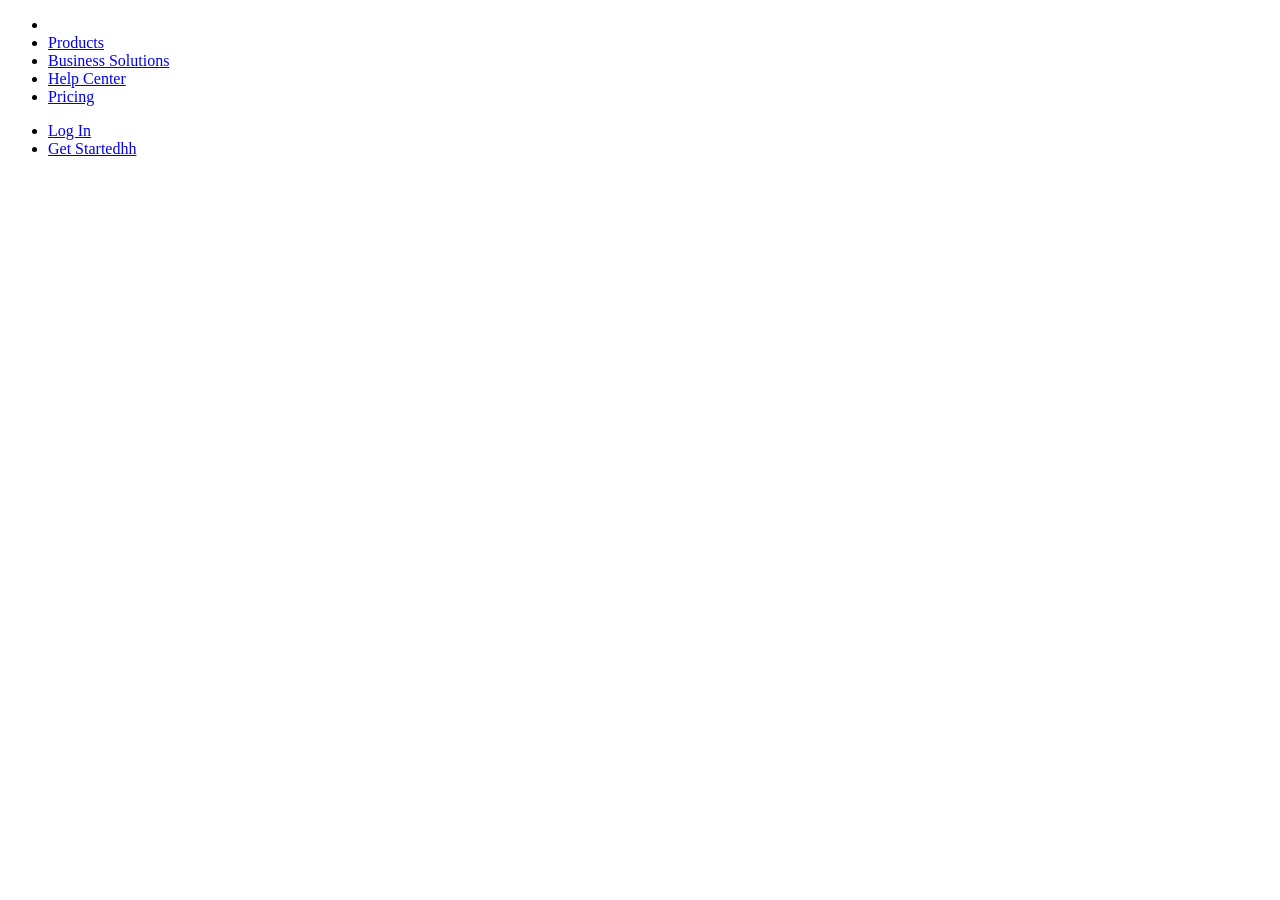
==== atv-taxi/index.html @ f4c7c227 "feat: atv-taxi" ====
<!doctype html>
<html lang="en">
  <head>
    <meta charset="UTF-8" />
    <meta name="viewport" content="width=device-width, initial-scale=1.0" />
    <title>Taxi</title>
    <link rel="stylesheet" href="reset.css" />
    <link rel="stylesheet" href="style.css" />
  </head>
  <body>
    <header>
      <nav>
        <ul>
          <li>
            <a href="#"><img src="images/logo-glide-app.png" alt="" /></a>
          </li>
          <li>
            <a href="#">Products</a>
          </li>
          <li>
            <a href="#">Business Solutions</a>
          </li>
          <li>
            <a href="#">Help Center</a>
          </li>
          <li>
            <a href="#">Pricing</a>
          </li>
        </ul>
        <ul>
          <li>
            <a href="#">Log In</a>
          </li>
          <li>
            <a href="#">Get Startedhh</a>
          </li>
        </ul>
      </nav>
    </header>
    <main>
      <section class="banner"></section>
      <section class="ready-to-ride"></section>
      <section class="services"></section>
      <section class="contact"></section>
    </main>
  </body>
</html>
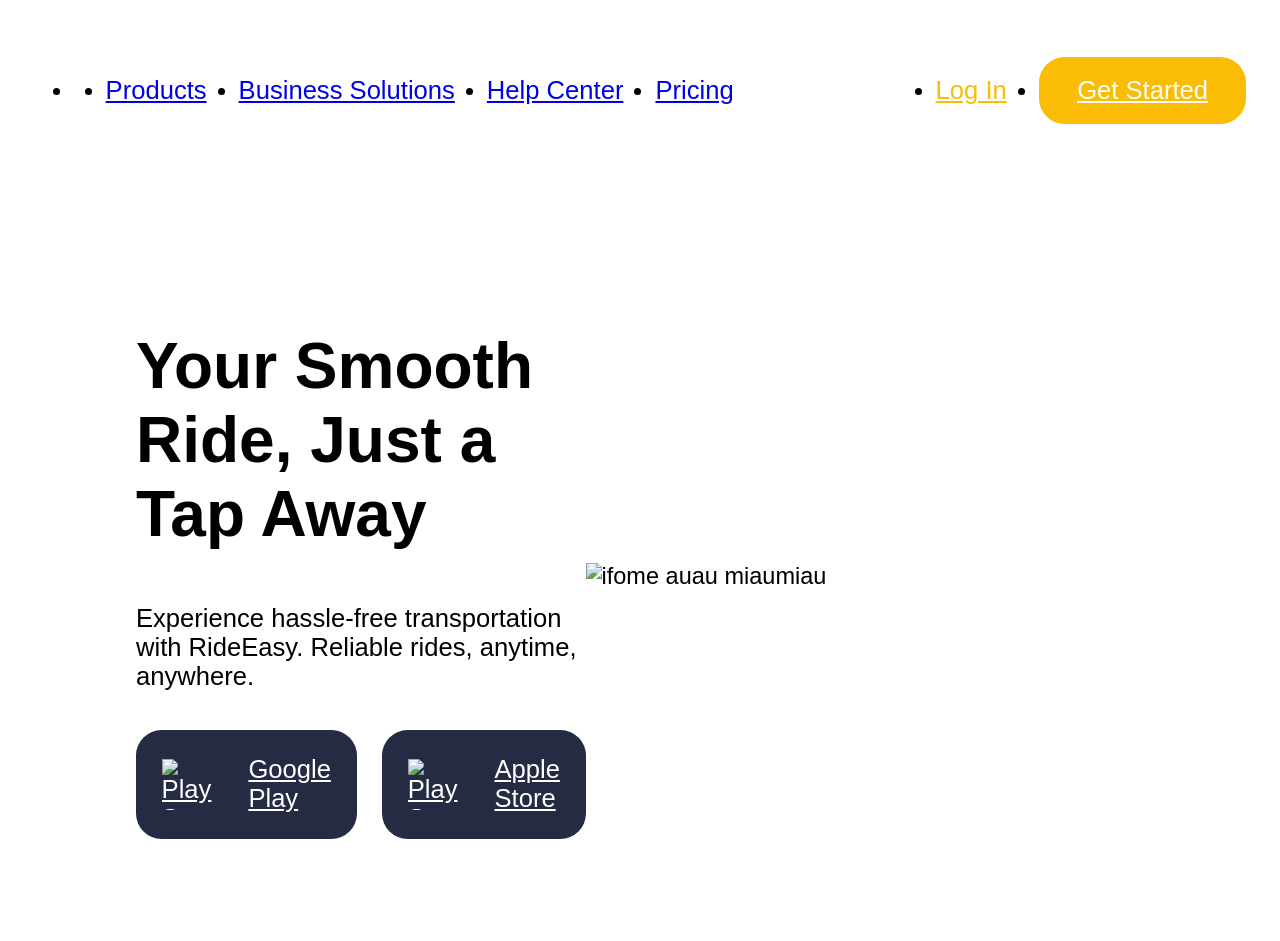
==== commit ebd0883a: "Update atv-taxi" ====
--- a/atv-taxi/index.html
+++ b/atv-taxi/index.html
@@ -4,8 +4,8 @@
     <meta charset="UTF-8" />
     <meta name="viewport" content="width=device-width, initial-scale=1.0" />
     <title>Taxi</title>
-    <link rel="stylesheet" href="reset.css" />
-    <link rel="stylesheet" href="style.css" />
+    <link rel="stylesheet" href="css/reset.css" />
+    <link rel="stylesheet" href="css/style.css" />
   </head>
   <body>
     <header>
@@ -29,16 +29,37 @@
         </ul>
         <ul>
           <li>
-            <a href="#">Log In</a>
+            <a href="#" class="font-yellow">Log In</a>
           </li>
           <li>
-            <a href="#">Get Startedhh</a>
+            <a href="#" class="button-yellow">Get Started</a>
           </li>
         </ul>
       </nav>
     </header>
     <main>
-      <section class="banner"></section>
+      <section class="banner">
+        <div>
+          <h1>Your Smooth Ride, Just a Tap Away</h1>
+          <p>
+            Experience hassle-free transportation with RideEasy. Reliable rides,
+            anytime, anywhere.
+          </p>
+          <p class="buttons">
+            <a href="#">
+              <img src="images/icon-button-google.svg" alt="Play Store" />
+              <span>Google Play</span>
+            </a>
+            <a href="#">
+              <img src="images/icon-apple-ios.svg" alt="Play Store" />
+              <span>Apple Store</span>
+            </a>
+          </p>
+        </div>
+        <div class="image">
+          <img src="images/iphone-pet-ui.png" alt="ifome auau miaumiau" />
+        </div>
+      </section>
       <section class="ready-to-ride"></section>
       <section class="services"></section>
       <section class="contact"></section>
--- a/atv-taxi/css/style.css
+++ b/atv-taxi/css/style.css
@@ -0,0 +1,164 @@
+html {
+  font-size: clamp(1rem, calc(0.67rem + 1vw), 4rem);
+  font-family:
+    "Trebuchet MS", "Lucida Sans Unicode", "Lucida Grande", "Lucida Sans",
+    Arial, sans-serif;
+}
+
+h1 {
+  font-size: 6vw;
+}
+
+h2 {
+  font-size: 5.5vw;
+}
+
+h3 {
+  font-size: 5vw;
+}
+
+h4 {
+  font-size: 4.5vw;
+}
+
+h5 {
+  font-size: 4vw;
+}
+
+h6 {
+  font-size: 3.5vw;
+}
+
+p {
+  font-size: 3vw;
+}
+
+header a {
+  font-size: 3vw;
+}
+
+header {
+  text-align: center;
+  padding: 5vw;
+}
+
+header img {
+  width: 15vw;
+}
+
+header nav ul li {
+  margin: 3vw;
+}
+
+header nav ul li a.font-yellow {
+  color: #fbbc05;
+}
+
+header nav ul li a.button-yellow {
+  background-color: #fbbc05;
+  color: white;
+  padding: 1.5vw 3vw;
+  border: 5px;
+  display: inline-block;
+  border-radius: 2vw;
+}
+
+section.banner {
+  background-image: url(../images/background-banner.png);
+  background-repeat: no-repeat;
+  background-size: 100% auto;
+  padding: 3vw 5vw 3vw 5vw;
+  margin: 5vw 0;
+}
+
+section.banner p {
+  margin: 3vw 0;
+}
+
+section.banner p.buttons {
+  color: rgb(104, 104, 104);
+  gap: 2vw;
+  display: flex;
+}
+
+section.banner p.buttons a {
+  background-color: #252b42;
+  display: inline-block;
+  display: flex;
+  gap: 2vw;
+  padding: 2vw;
+  color: #ffffff;
+  align-items: center;
+  border-radius: 2vw;
+}
+
+section.banner p.buttons img {
+  height: 4vw;
+}
+
+section.banner div.image img {
+  display: none;
+}
+
+@media only screen and (min-width: 600px) {
+  h1 {
+    font-size: 5vw;
+  }
+
+  h2 {
+    font-size: 4.5vw;
+  }
+
+  h3 {
+    font-size: 4vw;
+  }
+
+  h4 {
+    font-size: 3.5vw;
+  }
+
+  h5 {
+    font-size: 3vw;
+  }
+
+  h6 {
+    font-size: 2.5vw;
+  }
+
+  p {
+    font-size: 2vw;
+  }
+
+  header a {
+    font-size: 2vw;
+  }
+  header {
+    padding: 2vw;
+  }
+
+  header nav {
+    display: flex;
+    justify-content: space-between;
+  }
+  header nav ul {
+    display: flex;
+    align-items: center;
+    gap: 2.5vw;
+  }
+
+  header nav ul li {
+  margin: 0;
+}
+
+  section.banner {
+    display: flex;
+    background-size: 100% auto;
+    align-items: center;
+    padding: 3vw 10vw 0 10vw;
+  }
+
+  section.banner div.image img {
+    display: block;
+    width: 50vw;
+  }
+}
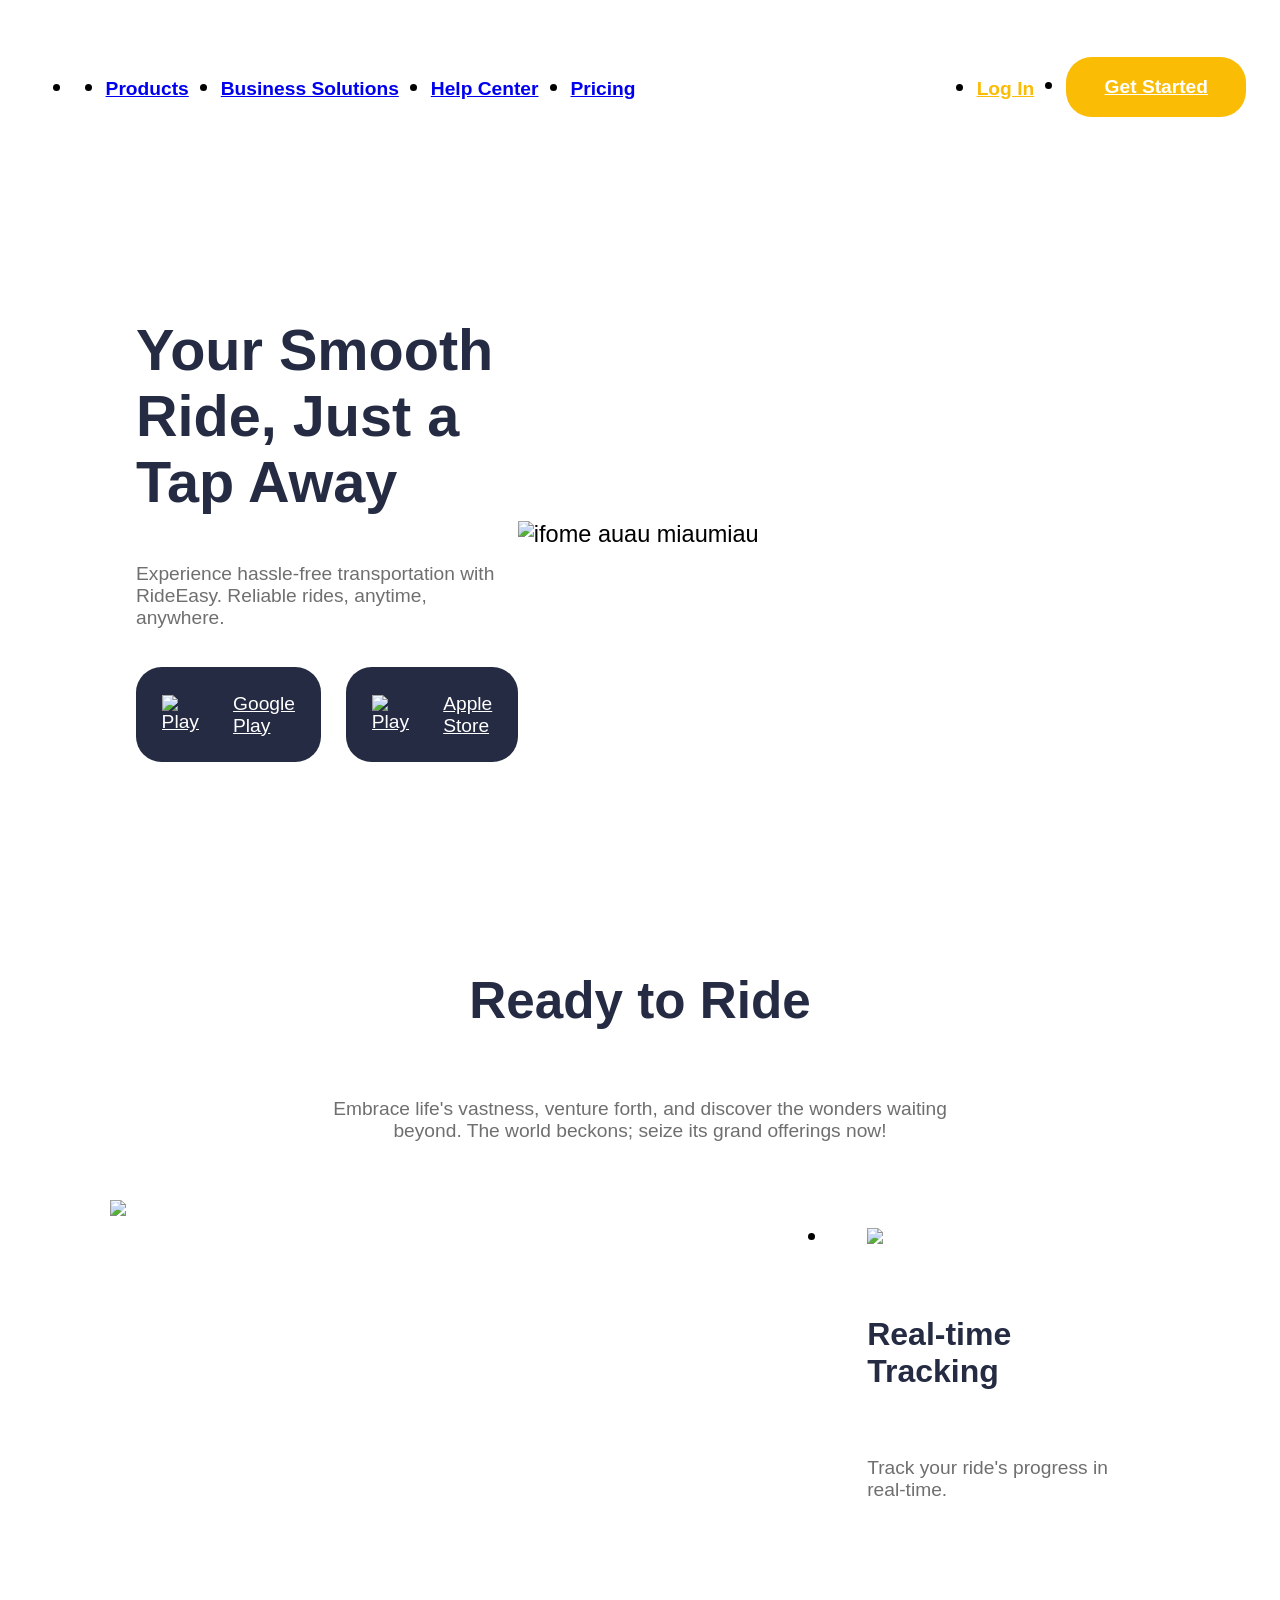
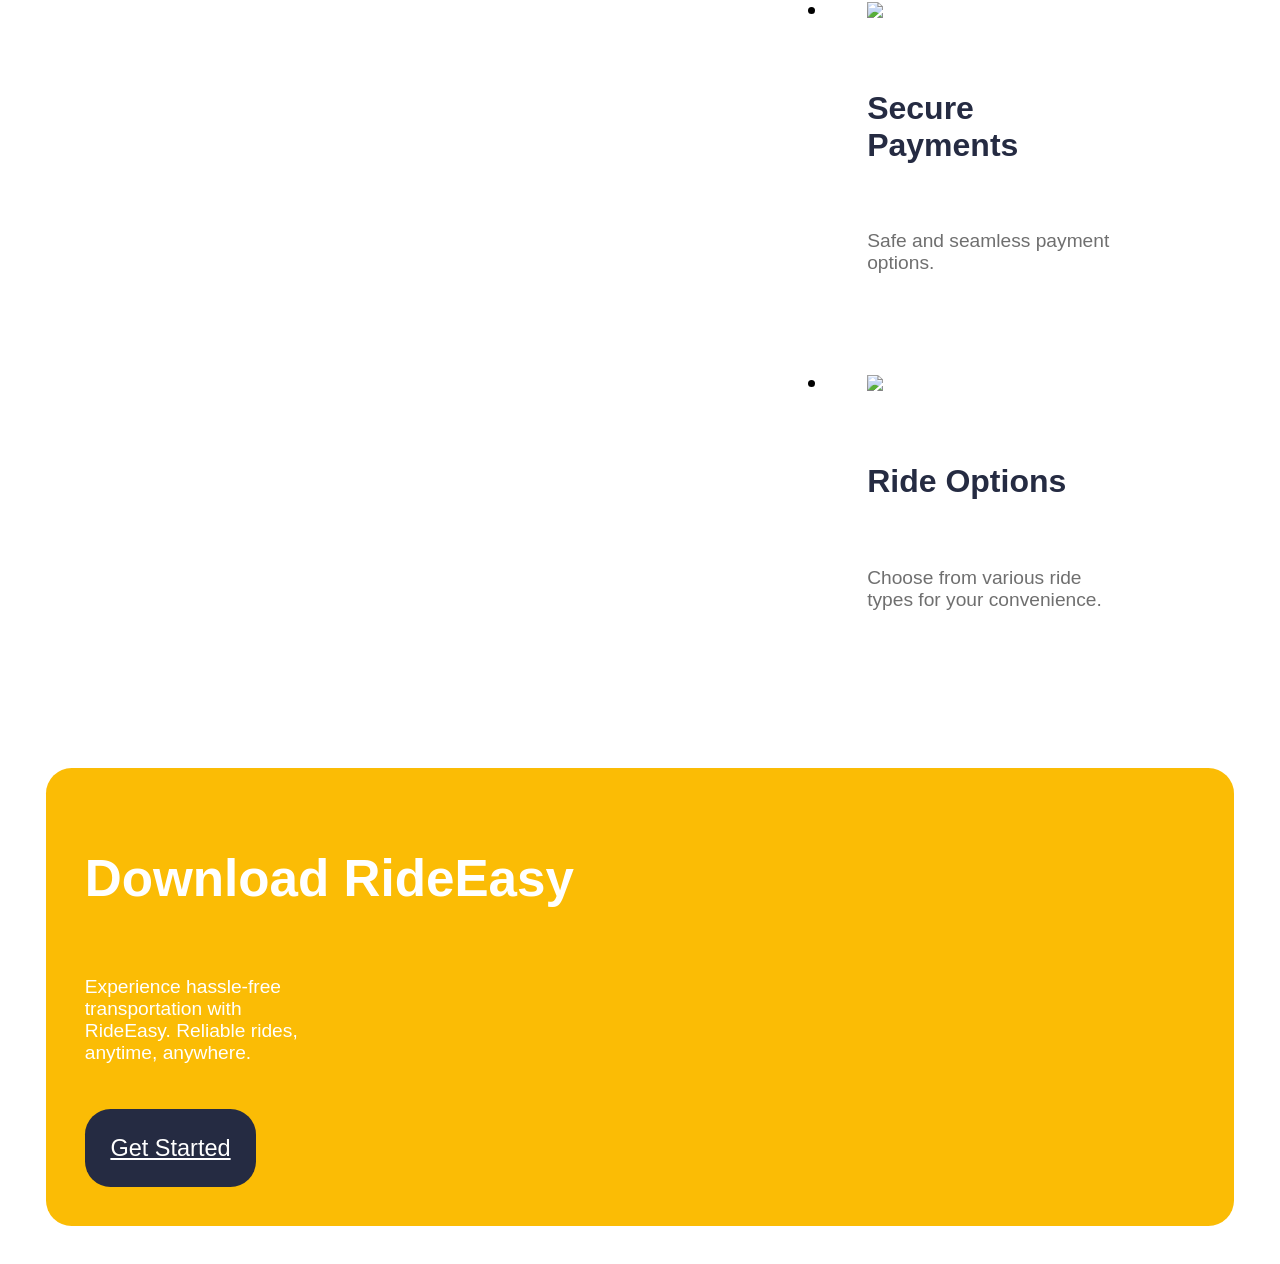
==== commit e94d42cb: "Update atv-taxi" ====
--- a/atv-taxi/index.html
+++ b/atv-taxi/index.html
@@ -60,7 +60,43 @@
           <img src="images/iphone-pet-ui.png" alt="ifome auau miaumiau" />
         </div>
       </section>
-      <section class="ready-to-ride"></section>
+      <section class="ready-to-ride">
+        <h2>Ready to Ride</h2>
+        <p>
+          Embrace life's vastness, venture forth, and discover the wonders
+          waiting beyond. The world beckons; seize its grand offerings now!
+        </p>
+        <div class="two">
+          <div class="imagem"><img src="images/smartphones-pet-uis.png" /></div>
+          <div class="lista">
+            <ul>
+              <li>
+                <img src="images/icon-back-blue-letter.svg" />
+                <h5>Real-time Tracking</h5>
+                <p>Track your ride's progress in real-time.</p>
+              </li>
+              <li>
+                <img src="images/icon-back-blue-building.svg" />
+                <h5>Secure Payments</h5>
+                <p>Safe and seamless payment options.</p>
+              </li>
+              <li>
+                <img src="images/icon-back-blue-car.svg" />
+                <h5>Ride Options</h5>
+                <p>Choose from various ride types for your convenience.</p>
+              </li>
+            </ul>
+          </div>
+        </div>
+      </section>
+      <section class="download">
+        <div>
+          <h2>Download RideEasy</h2>
+          <p>Experience hassle-free transportation with RideEasy. Reliable rides, anytime, anywhere.</p>
+          <a href="#" class="button">Get Started</a>
+        </div>
+        <div></div>
+      </section>
       <section class="services"></section>
       <section class="contact"></section>
     </main>
--- a/atv-taxi/css/style.css
+++ b/atv-taxi/css/style.css
@@ -5,6 +5,20 @@
     Arial, sans-serif;
 }
 
+h1,
+h2,
+h3,
+h4,
+h5,
+h6 {
+  color: #252b42;
+  font-weight: 600;
+}
+
+p {
+  color: #6f6f6f;
+}
+
 h1 {
   font-size: 6vw;
 }
@@ -35,6 +49,7 @@
 
 header a {
   font-size: 3vw;
+  font-weight: 600;
 }
 
 header {
@@ -100,40 +115,97 @@
   display: none;
 }
 
+section.ready-to-ride {
+  text-align: center;
+  padding: 3vw 5vw 3vw 5vw;
+}
+
+section.ready-to-ride h2 {
+  padding: 2vw;
+}
+
+section.ready-to-ride div.imagem img {
+  display: none;
+  padding: 3vw;
+}
+
+section.ready-to-ride div.lista ul li {
+  padding: 3vw;
+}
+
+section.ready-to-ride div.lista ul li img {
+  width: 12vw;
+}
+
+section.ready-to-ride div.lista ul li h5 {
+  padding: 1vw 0;
+}
+
+section.download{
+  background-color: #fbbc05;
+  margin: 3vw;
+  padding: 3vw;
+  border-radius: 2vw;
+}
+
+section.download h2{
+  color: #ffffff;
+}
+
+section.download p{
+  width: 20%;
+  color: #ffffff;
+  padding: 2vw 0;
+}
+
+section.download a{
+  background-color: #252b42;
+  display: inline-block;
+  padding: 2vw;
+  color: #ffffff;
+  border-radius: 2vw;
+}
+
 @media only screen and (min-width: 600px) {
   h1 {
+    font-size: 4.5vw;
+  }
+
+  h2 {
+    font-size: 4vw;
+  }
+
+  h3 {
+    font-size: 3.5vw;
+  }
+
+  h4 {
+    font-size: 3vw;
+  }
+
+  h5 {
+    font-size: 2.5vw;
+  }
+
+  h6 {
     font-size: 5vw;
   }
 
-  h2 {
-    font-size: 4.5vw;
-  }
-
-  h3 {
-    font-size: 4vw;
-  }
-
-  h4 {
-    font-size: 3.5vw;
-  }
-
-  h5 {
-    font-size: 3vw;
-  }
-
-  h6 {
-    font-size: 2.5vw;
-  }
-
   p {
-    font-size: 2vw;
-  }
-
-  header a {
-    font-size: 2vw;
-  }
+    font-size: 1.5vw;
+  }
+
   header {
     padding: 2vw;
+    align-content: center;
+  }
+
+  header img {
+    width: 10vw;
+  }
+
+  header a {
+    font-size: 1.5vw;
   }
 
   header nav {
@@ -147,8 +219,8 @@
   }
 
   header nav ul li {
-  margin: 0;
-}
+    margin: 0;
+  }
 
   section.banner {
     display: flex;
@@ -157,8 +229,43 @@
     padding: 3vw 10vw 0 10vw;
   }
 
+  section.banner p.buttons img {
+    height: 3vw;
+  }
+
   section.banner div.image img {
     display: block;
     width: 50vw;
   }
-}
+
+  section.ready-to-ride div.two {
+    display: flex;
+  }
+
+  section.ready-to-ride div.imagem img {
+    display: block;
+    width: 50vw;
+  }
+
+  section.ready-to-ride div.lista {
+    text-align: left;
+  }
+
+  section.ready-to-ride div.lista ul {
+    display: flex;
+    flex-wrap: wrap;
+    width: 50vw;
+  }
+
+  section.ready-to-ride div.lista ul li {
+    width: 40%;
+  }
+
+  section.ready-to-ride div.lista ul li img {
+    width: 6vw;
+  }
+
+  section.ready-to-ride > p {
+    padding: 0 20%;
+  }
+}
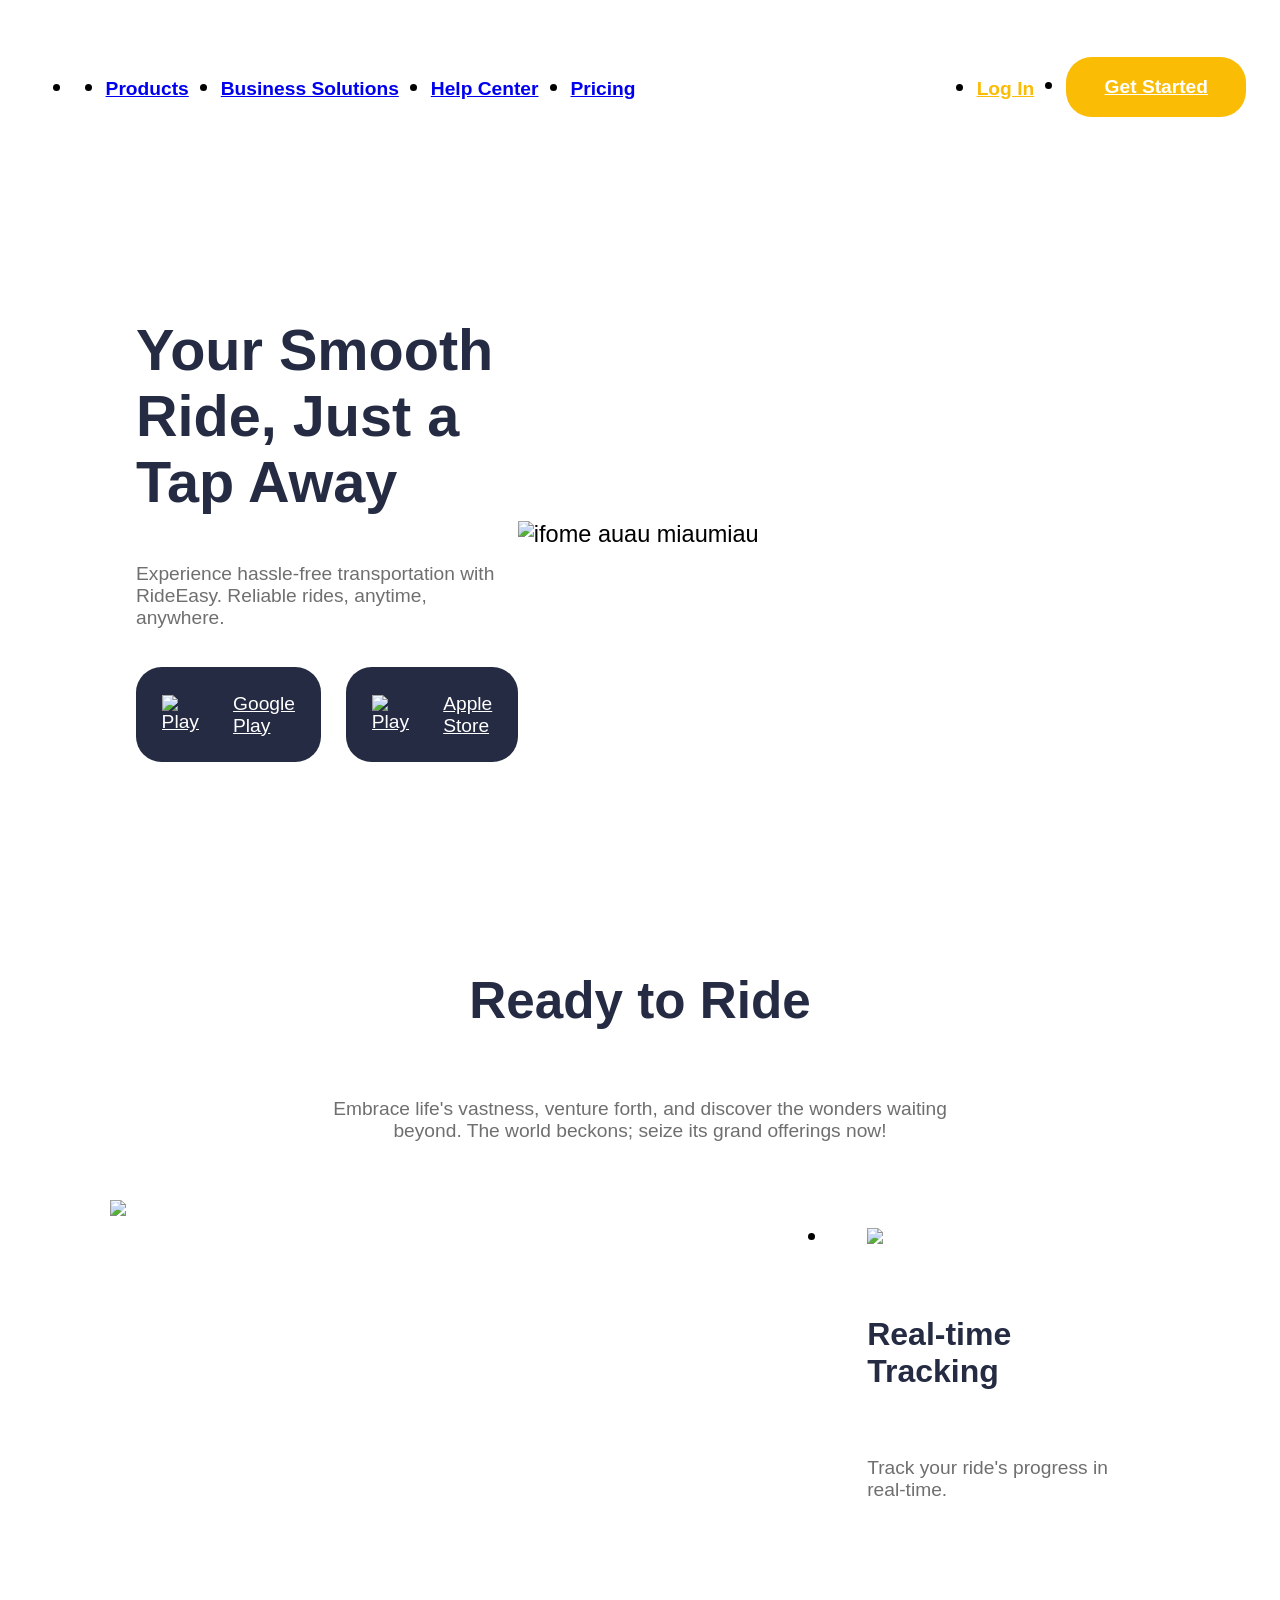
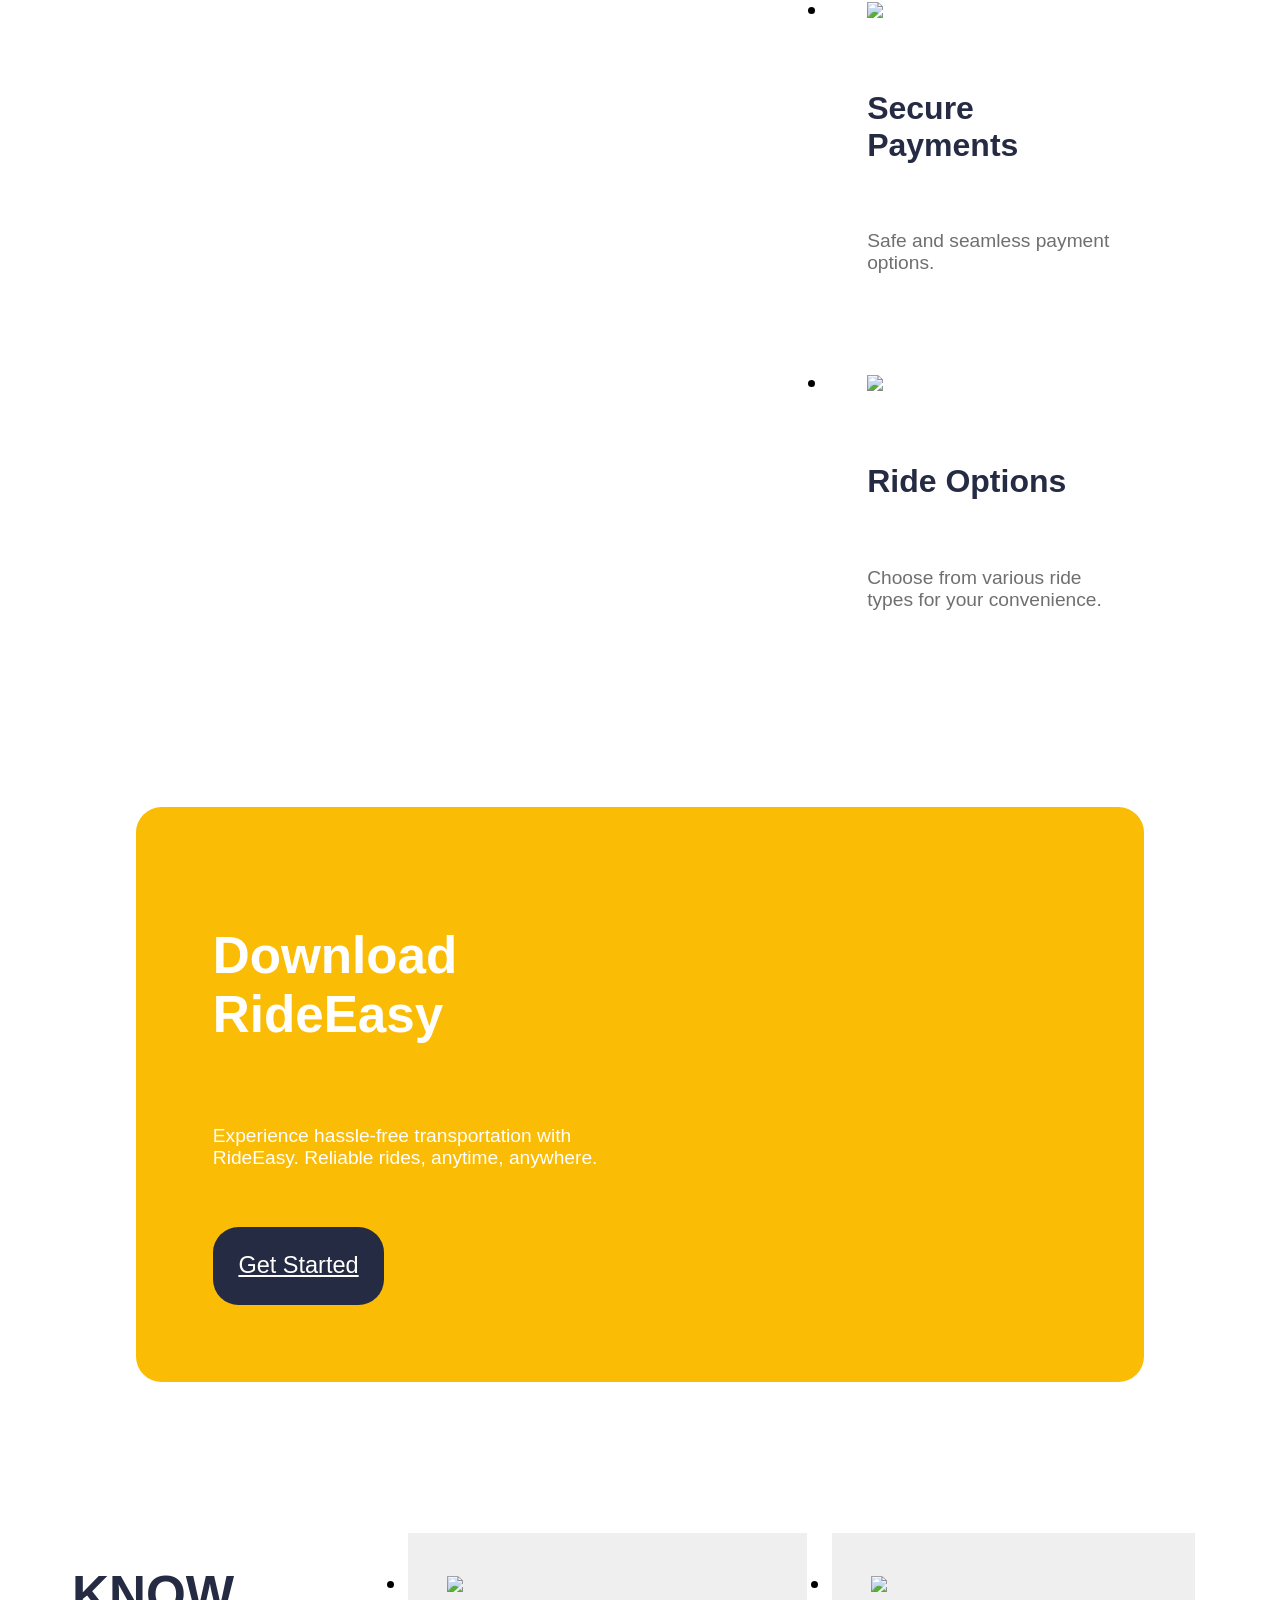
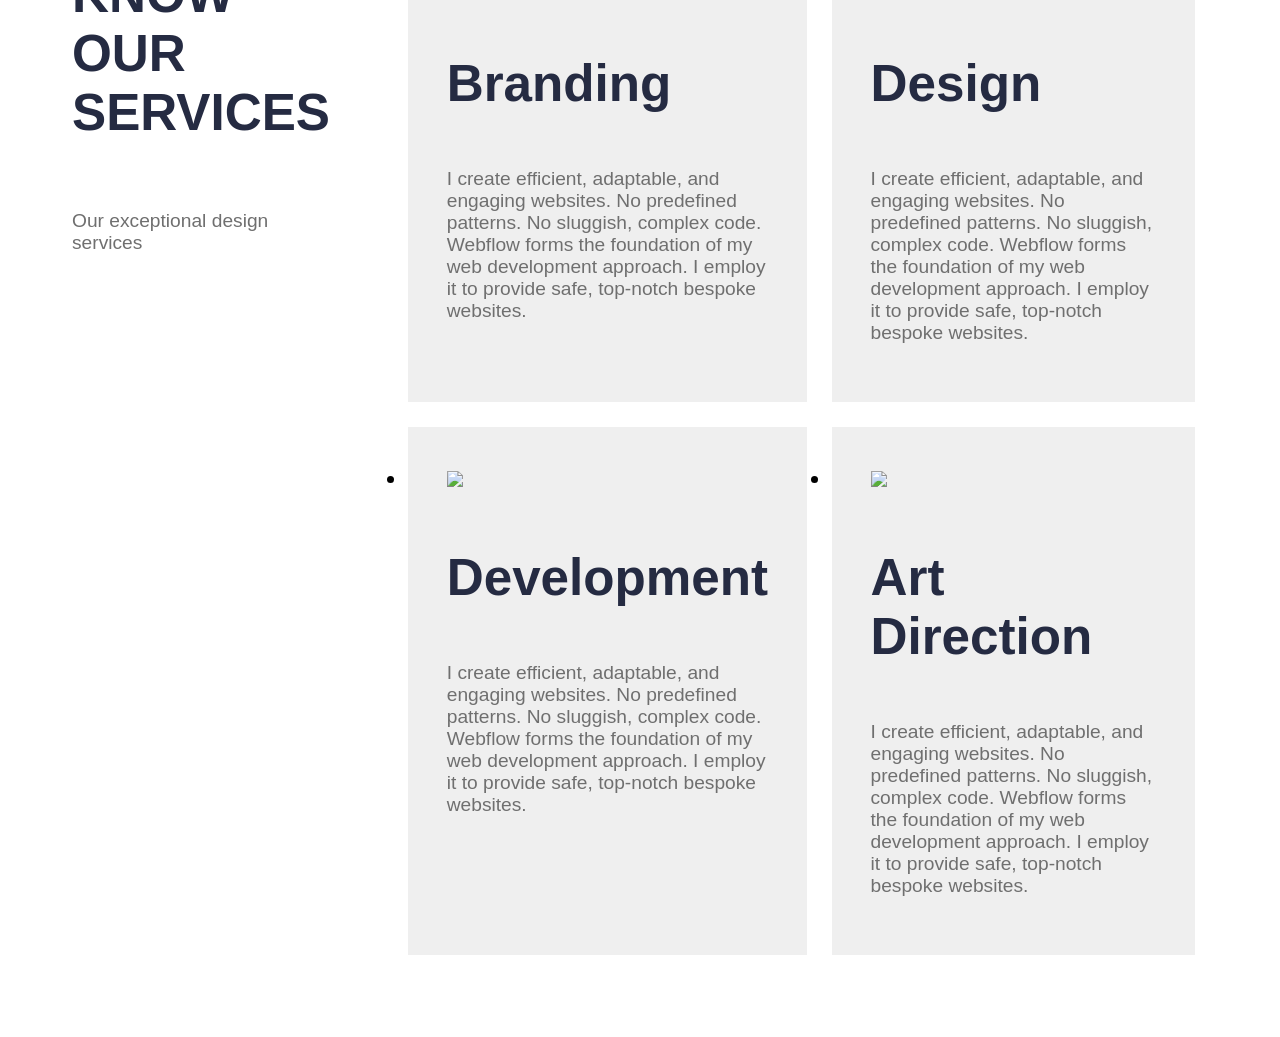
==== commit fc1d81cc: "Update atv-taxi" ====
--- a/atv-taxi/index.html
+++ b/atv-taxi/index.html
@@ -92,12 +92,63 @@
       <section class="download">
         <div>
           <h2>Download RideEasy</h2>
-          <p>Experience hassle-free transportation with RideEasy. Reliable rides, anytime, anywhere.</p>
+          <p>
+            Experience hassle-free transportation with RideEasy. Reliable rides,
+            anytime, anywhere.
+          </p>
           <a href="#" class="button">Get Started</a>
         </div>
-        <div></div>
       </section>
-      <section class="services"></section>
+      <section class="services">
+        <div class="introducao">
+          <h2>KNOW OUR SERVICES</h2>
+          <p>Our exceptional design services</p>
+        </div>
+        <div class="lista">
+          <ul>
+            <li>
+              <img src="images/icon-brading.svg" />
+              <h2>Branding</h2>
+              <p>
+                I create efficient, adaptable, and engaging websites. No
+                predefined patterns. No sluggish, complex code. Webflow forms
+                the foundation of my web development approach. I employ it to
+                provide safe, top-notch bespoke websites.
+              </p>
+            </li>
+            <li>
+              <img src="images/icon-design.svg" />
+              <h2>Design</h2>
+              <p>
+                I create efficient, adaptable, and engaging websites. No
+                predefined patterns. No sluggish, complex code. Webflow forms
+                the foundation of my web development approach. I employ it to
+                provide safe, top-notch bespoke websites.
+              </p>
+            </li>
+            <li>
+              <img src="images/icon-development.svg" />
+              <h2>Development</h2>
+              <p>
+                I create efficient, adaptable, and engaging websites. No
+                predefined patterns. No sluggish, complex code. Webflow forms
+                the foundation of my web development approach. I employ it to
+                provide safe, top-notch bespoke websites.
+              </p>
+            </li>
+            <li>
+              <img src="images/icon-art.svg" />
+              <h2>Art Direction</h2>
+              <p>
+                I create efficient, adaptable, and engaging websites. No
+                predefined patterns. No sluggish, complex code. Webflow forms
+                the foundation of my web development approach. I employ it to
+                provide safe, top-notch bespoke websites.
+              </p>
+            </li>
+          </ul>
+        </div>
+      </section>
       <section class="contact"></section>
     </main>
   </body>
--- a/atv-taxi/css/style.css
+++ b/atv-taxi/css/style.css
@@ -3,6 +3,7 @@
   font-family:
     "Trebuchet MS", "Lucida Sans Unicode", "Lucida Grande", "Lucida Sans",
     Arial, sans-serif;
+  scroll-behavior: smooth;
 }
 
 h1,
@@ -47,14 +48,14 @@
   font-size: 3vw;
 }
 
+header {
+  text-align: center;
+  padding: 5vw;
+}
+
 header a {
   font-size: 3vw;
   font-weight: 600;
-}
-
-header {
-  text-align: center;
-  padding: 5vw;
 }
 
 header img {
@@ -141,24 +142,28 @@
   padding: 1vw 0;
 }
 
-section.download{
+section.download {
   background-color: #fbbc05;
-  margin: 3vw;
-  padding: 3vw;
+  margin: 6vw 10vw;
+  padding: 6vw;
   border-radius: 2vw;
-}
-
-section.download h2{
+  text-align: center;
+}
+
+section.download div {
+  width: 100%;
+}
+
+section.download h2 {
   color: #ffffff;
 }
 
-section.download p{
-  width: 20%;
+section.download p {
   color: #ffffff;
-  padding: 2vw 0;
-}
-
-section.download a{
+  padding: 3vw 0;
+}
+
+section.download a {
   background-color: #252b42;
   display: inline-block;
   padding: 2vw;
@@ -166,6 +171,36 @@
   border-radius: 2vw;
 }
 
+section.services {
+  text-align: center;
+  padding: 3vw 5vw 3vw 5vw;
+  display: block;
+}
+
+section.services h2 {
+  padding: 2vw 0;
+}
+
+section.services div.lista ul li {
+  background-color: #efefef;
+  padding: 3vw;
+  margin: 1vw;
+}
+
+section.services div.lista ul li:hover {
+  background-color: #fbbc05;
+  transition: 0.5s;
+  cursor: pointer;
+}
+
+section.services div.lista ul li img {
+  width: 6vw;
+}
+
+section.services div.lista ul li h2 {
+  padding: 1vw 0;
+}
+
 @media only screen and (min-width: 600px) {
   h1 {
     font-size: 4.5vw;
@@ -268,4 +303,43 @@
   section.ready-to-ride > p {
     padding: 0 20%;
   }
-}
+
+  section.download {
+    background:
+      url(/images/iphone-pet-ui-normal.png),
+      url(/images/iphone-pet-ui-normal.png);
+    background-color: #fbbc05;
+    background-repeat: no-repeat;
+    background-size:
+      auto 90%,
+      auto 90%;
+    background-position:
+      62.5% 350%,
+      95% -300%;
+    display: flex;
+    text-align: left;
+  }
+
+  section.download div {
+    width: 50%;
+  }
+
+  section.services {
+    display: flex;
+    text-align: left;
+  }
+
+  section.services div.lista ul {
+    display: grid;
+    grid-template-columns: 1fr 1fr;
+    margin-left: 2vw;
+  }
+
+  section.services div.lista ul li {
+    gap: 2vw;
+  }
+
+  section.services div.lista ul li img {
+    width: 6vw;
+  }
+}
